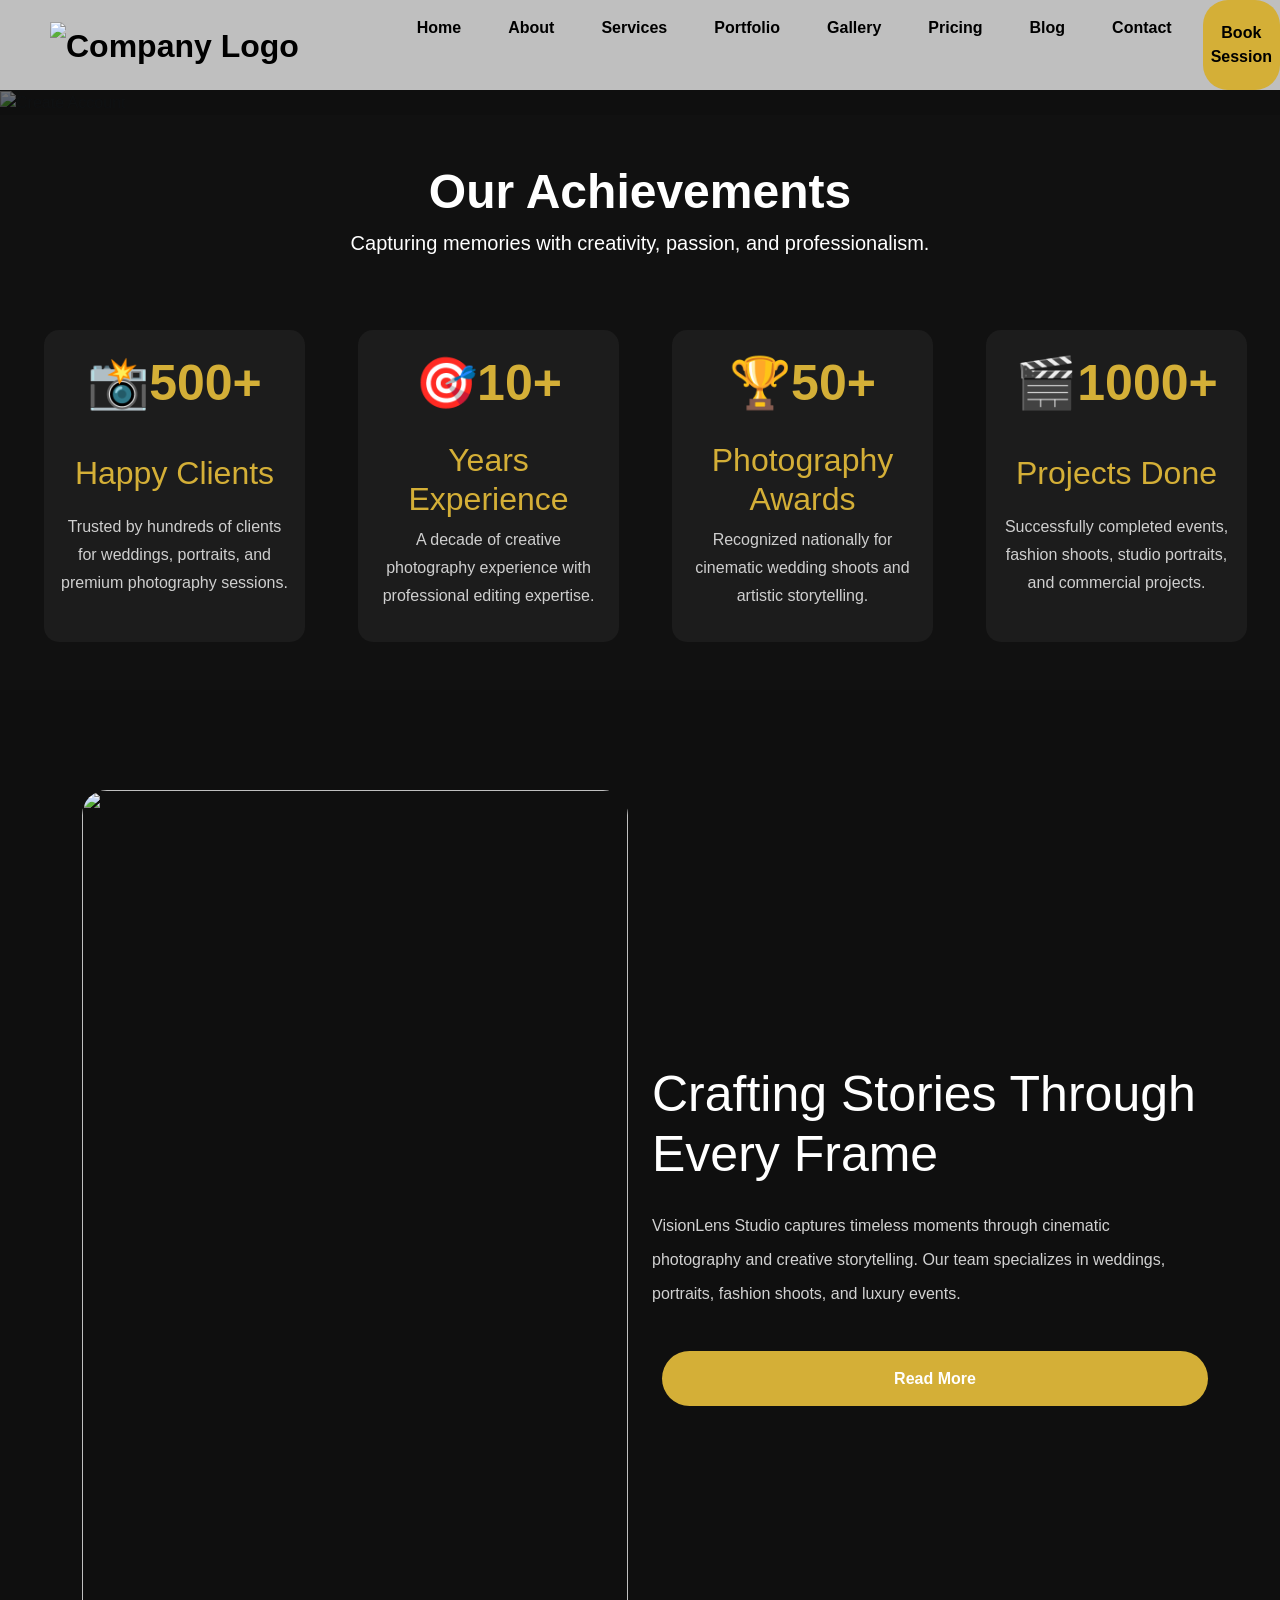
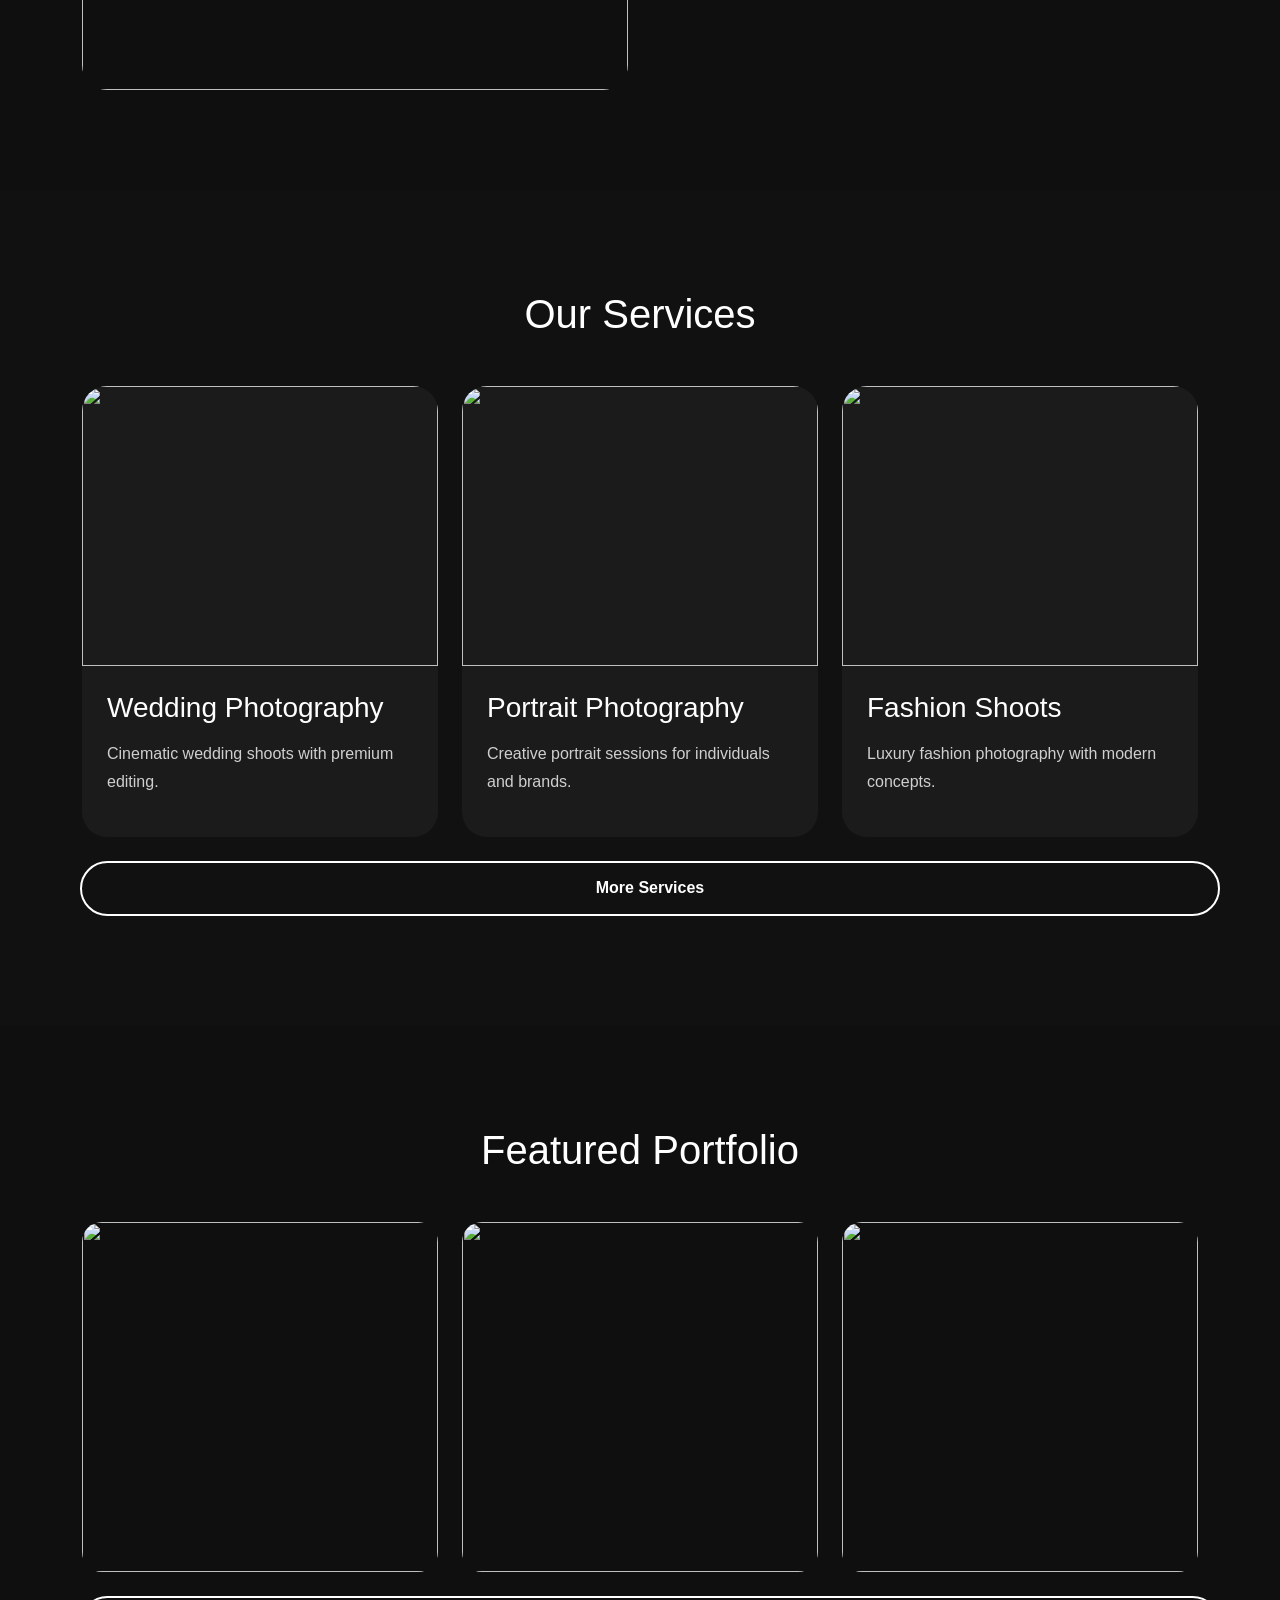
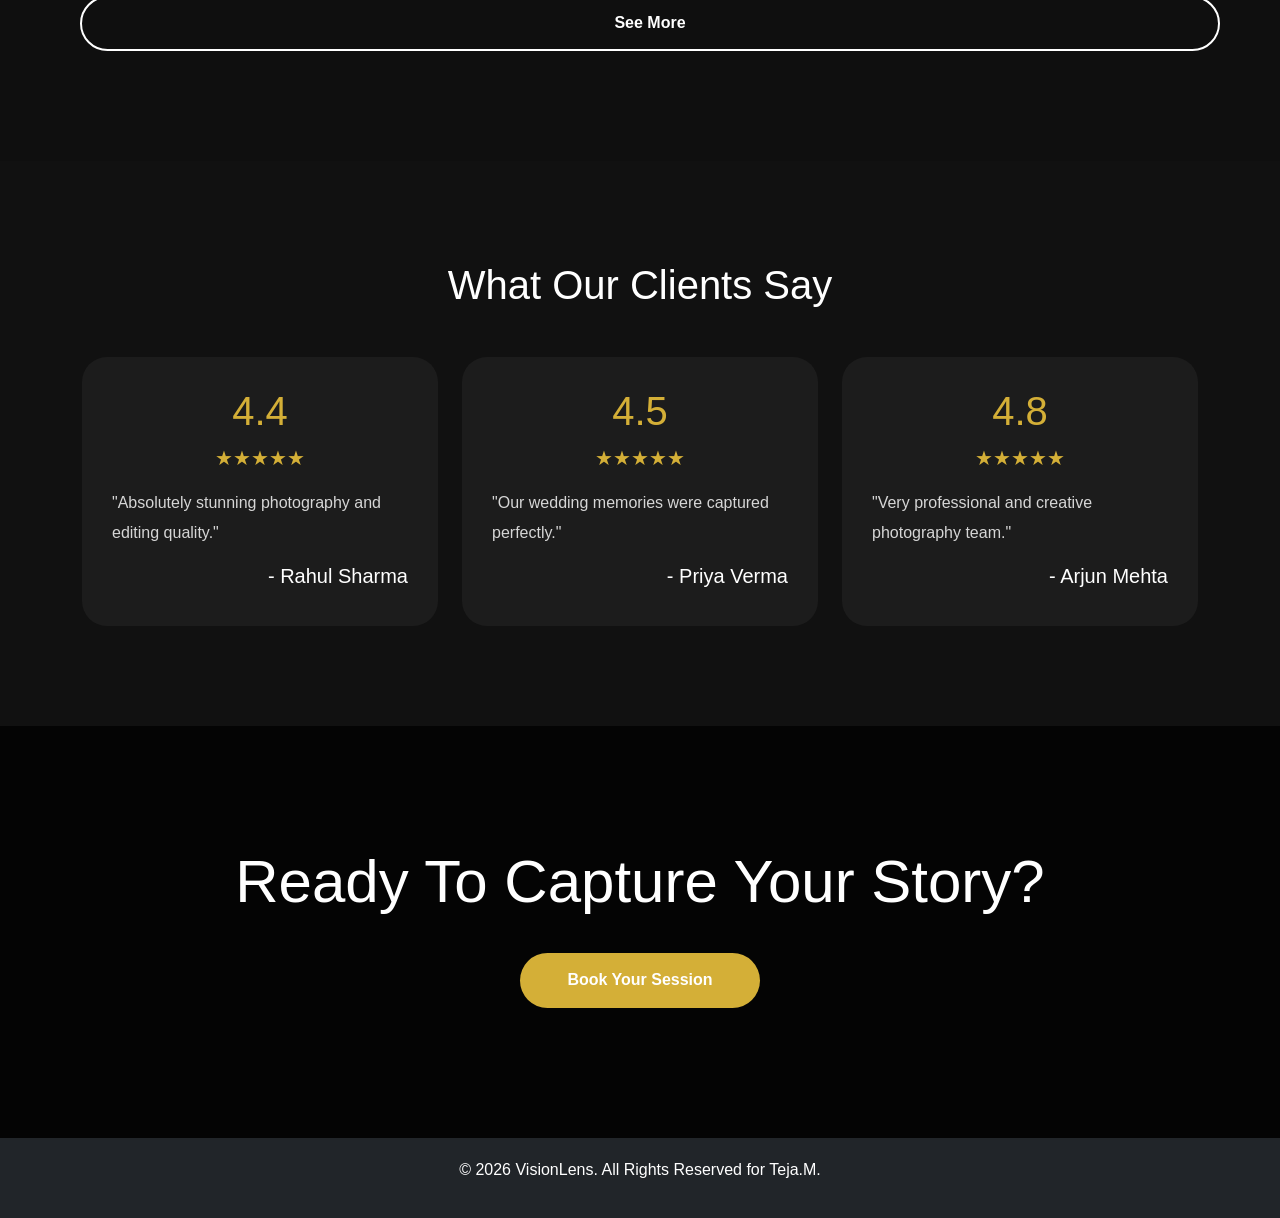
==== index.html @ acd885d0 "Add files via upload" ====
<!DOCTYPE html>
<html lang="en">
<head>
    <meta charset="UTF-8">
    <meta name="viewport" content="width=device-width, initial-scale=1.0">
    <title>VisionLens</title>
    <link href="https://cdn.jsdelivr.net/npm/bootstrap@5.3.8/dist/css/bootstrap.min.css" rel="stylesheet" integrity="sha384-sRIl4kxILFvY47J16cr9ZwB07vP4J8+LH7qKQnuqkuIAvNWLzeN8tE5YBujZqJLB" crossorigin="anonymous">
    <script src="https://cdn.jsdelivr.net/npm/bootstrap@5.3.8/dist/js/bootstrap.bundle.min.js" integrity="sha384-FKyoEForCGlyvwx9Hj09JcYn3nv7wiPVlz7YYwJrWVcXK/BmnVDxM+D2scQbITxI" crossorigin="anonymous"></script>
    <link rel="stylesheet" href="style.css" >
</head>

<body>
    <header class="container-fluid m-0 p-0 sticky-top bg-white">
        <nav class="navbar navbar-expand-lg m-0 p-0">
            <div class="container m-0 p-0">
                <a href="index.html" class="navbar-brand m-0 p-0 text-center">
                    <img src="assets/logo.png" id="logo" alt="Company Logo">
                </a>
                <button class="navbar-toggler" data-bs-target="#menu" data-bs-toggle="collapse">
                    <span class="navbar-toggler-icon">
                        
                    </span>
                </button>
            </div>
            <div class="collapse navbar-collapse" id="menu" >
                <ul class="navbar-nav">
                    <li class="nav-item m-2">
                        <a href="index.html" class="nav-link">Home</a>
                    </li>
                    <li class="nav-item m-2">
                        <a href="About.html" class="nav-link">About</a>
                    </li>
                    <li class="nav-item m-2">
                        <a href="Services.html" class="nav-link">Services</a>
                    </li>
                    <li class="nav-item m-2">
                        <a href="Portfolio.html" class="nav-link">Portfolio</a>
                    </li>
                    <li class="nav-item m-2">
                        <a href="Gallery.html" class="nav-link">Gallery</a>
                    </li>
                    <li class="nav-item m-2">
                        <a href="Pricing.html" class="nav-link">Pricing</a>
                    </li>
                    <li class="nav-item m-2">
                        <a href="Blog.html" class="nav-link">Blog</a>
                    </li>
                    <li class="nav-item m-2">
                        <a href="Contact.html" class="nav-link">Contact</a>
                    </li>
                    <li class="nav-item m-0 p-0">
                        <button onclick="location.href='BookSession.html'" class="book-btn p-0 px-2">
                            Book Session
                        </button>
                    </li>
                </ul>
            </div> 
            
        </nav>
    </header>
    <section class="container-fluid p-0" id="mainframe">
        <div id="studioCarousel" class="carousel slide carousel-fade" data-bs-ride="carousel">
            <div class="maincontent">
                <div class="container-fluid w-100">
                    <h1>
                        Capture Moments That Last Forever
                    </h1>
                    <p>Professional Wedding, Portrait & Fashion Photography.</p>
                </div>
                <div class="container text-center " id="mainbuttons">
                    <button onclick="location.href='Portfolio.html'">Explore Portfolio</button>
                    <button onclick="location.href='BookSession.html'">Book Now</button>
                </div>
            </div>

            <div class="carousel-inner shadow-lg" >

                <div class="carousel-item active">
                    <img src="assets/banner1.jpg"
                        class="w-100"
                        alt="Create Account">
                </div>
                <div class="carousel-item">
                    <img src="assets/banner2.webp"
                        class="w-100"
                        alt="Set Goals">
                </div>
                <div class="carousel-item">
                    <img src="assets/banner3.jpg"
                        class="w-100"
                        alt="Track Progress">
                </div>
                <div class="carousel-item">
                    <img src="assets/banner4.jpg"
                        class="w-100"
                        alt="Track Progress">
                </div>
                <div class="carousel-item">
                    <img src="assets/banner5.jpg"
                        class="w-100"
                        alt="Track Progress">
                </div>
            </div>
            <button class="carousel-control-prev"
                    data-bs-target="#studioCarousel"
                    data-bs-slide="prev">
                <span class="carousel-control-prev-icon w-100"></span>
            </button>
            <button class="carousel-control-next"
                    data-bs-target="#studioCarousel"
                    data-bs-slide="next">
                <span class="carousel-control-next-icon w-100"></span>
            </button>
        </div>
    </section>
    <section id="stats" class="container-fluid py-5">
        <div class="container-fluid">
            <div class="text-center text-white mb-5">
                <h1 class="display-5 fw-bold">
                    Our Achievements
                </h1>
                <p class="lead">
                    Capturing memories with creativity, passion, and professionalism.
                </p>
            </div>
            <div class="row g-4 stats-display">
                <div class="col-lg-3 col-md-6">
                    <div class="stat-card p-3 text-center">
                        <div class="stat-icon">
                            📸
                        </div>
                        <div class="stat-number">
                            <span class="counter">
                                500+
                            </span>
                        </div>
                        <h2>
                            Happy Clients
                        </h2>
                        <p>
                            Trusted by hundreds of clients for weddings,
                            portraits, and premium photography sessions.
                        </p>
                    </div>
                </div>
                <div class="col-lg-3 col-md-6">
                    <div class="stat-card p-3 text-center">
                        <div class="stat-icon">
                            🎯
                        </div>
                        <div class="stat-number">
                            <span class="counter">
                                10+
                            </span>
                        </div>
                        <h2>
                            Years Experience
                        </h2>
                        <p>
                            A decade of creative photography experience
                            with professional editing expertise.
                        </p>
                    </div>
                </div>
                <div class="col-lg-3 col-md-6">
                    <div class="stat-card p-3 text-center">
                        <div class="stat-icon">
                            🏆
                        </div>
                        <div class="stat-number">
                            <span class="counter">
                                50+
                            </span>
                        </div>
                        <h2>
                            Photography Awards
                        </h2>
                        <p>
                            Recognized nationally for cinematic wedding
                            shoots and artistic storytelling.
                        </p>
                    </div>
                </div>
                <div class="col-lg-3 col-md-6">
                    <div class="stat-card p-3 text-center">
                        <div class="stat-icon">
                            🎬
                        </div>
                        <div class="stat-number">
                            <span class="counter">
                                1000+
                            </span>
                        </div>
                        <h2>
                            Projects Done
                        </h2>
                        <p>
                            Successfully completed events, fashion shoots,
                            studio portraits, and commercial projects.
                        </p>
                    </div>
                </div>
            </div>
        </div>
    </section>
    <section id="about">
        <div class="container">
            <div class="row align-items-center">
                <div class="col-lg-6">
                    <div class="about-img">
                        <img src="assets/about.jpg">
                    </div>
                </div>
                <div class="col-lg-6">
                    <div class="about-content">
                        <h1>
                            Crafting Stories Through Every Frame
                        </h1>
                        <p>
                            VisionLens Studio captures timeless moments through
                            cinematic photography and creative storytelling.
                            Our team specializes in weddings, portraits,
                            fashion shoots, and luxury events.
                        </p>
                        <button onclick="location.href='About.html'" class="about-btn w-100">
                            Read More
                        </button>
                    </div>
                </div>
            </div>
        </div>
    </section>
    <section id="services">
        <div class="container">
            <div class="text-center text-white mb-5">
                <h1>
                    Our Services
                </h1>
            </div>
            <div class="row g-4">
                <div class="col-lg-4">
                    <div class="service-card">
                        <img src="assets/service1.jpg">
                        <div class="service-content">
                            <h3>Wedding Photography</h3>
                            <p>
                                Cinematic wedding shoots with premium editing.
                            </p>
                        </div>
                    </div>
                </div>
                <div class="col-lg-4">
                    <div class="service-card">
                        <img src="assets/service2.jpg">
                        <div class="service-content">
                            <h3>Portrait Photography</h3>
                            <p>
                                Creative portrait sessions for individuals and brands.
                            </p>
                        </div>
                    </div>
                </div>
                <div class="col-lg-4">
                    <div class="service-card">
                        <img src="assets/service3.jpg">
                        <div class="service-content">
                            <h3>Fashion Shoots</h3>
                            <p>
                                Luxury fashion photography with modern concepts.
                            </p>
                        </div>
                    </div>
                </div>
                <button onclick="location.href='Services.html'">More Services</button>
            </div>
        </div>
    </section>
    <section id="portfolio">
        <div class="container">
            <div class="text-center text-white mb-5">
                <h1>
                    Featured Portfolio
                </h1>
            </div>
            <div class="row g-4">
                <div class="col-lg-4">
                    <div class="portfolio-img">
                        <img src="assets/portfolio1.jpg">
                    </div>
                </div>
                <div class="col-lg-4">
                    <div class="portfolio-img">
                        <img src="assets/portfolio2.jpg">
                    </div>
                </div>
                <div class="col-lg-4">
                    <div class="portfolio-img">
                        <img src="assets/portfolio3.jpg">
                    </div>
                </div>
                <button  onclick="location.href='Portfolio.html'">
                    See More
                </button>
            </div>
        </div>
    </section>
    <section id="testimonials">
        <div class="container">
            <div class="text-center text-white mb-5">
                <h1>
                    What Our Clients Say
                </h1>
            </div>
            <div class="row g-4">
                <div class="col-lg-4">
                    <div class="review-card">
                        <div class="stars text-center">
                            <h1>4.4</h1>
                            ★★★★★
                        </div>
                        <p>
                            "Absolutely stunning photography and editing quality."
                        </p>
                        <h5 class="text-end">
                            - Rahul Sharma
                        </h5>
                    </div>
                </div>
                <div class="col-lg-4">
                    <div class="review-card">
                        <div class="stars text-center">
                            <h1>4.5</h1>
                            ★★★★★
                        </div>
                        <p>
                            "Our wedding memories were captured perfectly."
                        </p>
                        <h5 class="text-end">
                            - Priya Verma
                        </h5>
                    </div>
                </div>
                <div class="col-lg-4">
                    <div class="review-card">
                        <div class="stars text-center">
                            <h1>4.8</h1>
                            ★★★★★
                        </div>
                        <p>
                            "Very professional and creative photography team."
                        </p>
                        <h5 class="text-end">
                            - Arjun Mehta
                        </h5>
                    </div>
                </div>
            </div>
        </div>
    </section>
    <section id="cta">
        <div class="container">
            <div class="cta-content">
                <h1>
                    Ready To Capture Your Story?
                </h1>
                <button class='p-0' onclick="location.href='BookSession.html'">
                    Book Your Session
                </button>
            </div>
        </div>
    </section>
    <footer class="container-fluid w-100 text-center bg-dark text-white">
        <p>© 2026 VisionLens. All Rights Reserved for Teja.M.</p>
    </footer>

</body>
</html>
---- style.css ----
*{
    margin:0;
    padding:0;
    box-sizing:border-box;
}

html{
    scroll-behavior:smooth;
}

body{
    font-family:'Poppins',sans-serif;
    background:#0f0f0f;
    overflow-x:hidden;
}

.navbar{
    background:rgba(180, 180, 180, 0.842);
    backdrop-filter:blur(10px);
}

.navbar-brand,#logo{
    text-align:center;
    padding-left:25px !important;
    font-size:32px;
    font-weight:700;
}

.nav-link{
    color:rgb(0, 0, 0) !important;
    margin-right:15px;
    font-weight:bold;
    transition:0.4s;
}

.nav-link:hover{
    background-color: #1c1c1c;
    color:#d4af37 !important;
    box-shadow:1px 1px 1px 1px #d4af37;
    border-radius:15px;
}

.book-btn{
    background:#d4af37;
    width:100%;
    border-radius:25px ! important;
    color:black;
    font-weight:100;
    height:10vh;
}

.book-btn:hover{
    background-color: #ffffff;
    color:#d4af37 !important;
    box-shadow:2px 2px 2px 2px #d4af37;
    border-radius:15px;
}

header nav div a img{
    width: 100%;
    height: 100px;
    
}
header nav{
    display: flex;
    flex-wrap: wrap;
}

#menu{
    width:100%;
}
header nav div ul li{
    margin:auto;
    padding:auto;
}

@media(max-width:768px){
    section div{
        padding-top:50px;
    }

    #mainbuttons{
        margin-top:50px;
    }
}

#mainframe{
    position:relative;
    width:100%;
    overflow:hidden;
}

.carousel-item img{
    width:100%;
    height:100vh;
    object-fit:cover;
    filter:brightness(45%);
    animation:zoomEffect 10s linear infinite;
}

@keyframes zoomEffect{
    0%{
        transform:scale(1);
    }
    100%{
        transform:scale(1.1);
    }
}

.maincontent{
    position:absolute;
    top:50%;
    left:50%;
    transform:translate(-50%,-50%);
    z-index:999;
    width:90%;
    text-align:center;
    color:white;
}

.maincontent h1{
    font-size:70px;
    font-weight:700;
    margin-bottom:20px;
}

.maincontent p{
    font-size:24px;
    margin-bottom:40px;
}

#mainbuttons{
    margin-top:30px;
}

section div button{
    border:2px solid white;
    color:white;
    background:transparent;
    font-weight:bold;
    border-radius:50px;
    margin:10px;
    width:240px;
    height:55px;
    transition:0.4s;
}

section div button:hover{
    background:white;
    color:black;
    transform:translateY(-5px);
}

.carousel-control-prev,
.carousel-control-next{
    top:50%;
    width:10%;
}

footer{
    position:relative;
    z-index:10;
    padding:20px;
}

@media(max-width:768px){
    carousel-item img{
        height:85vh;
    } 
    .maincontent h1{
        font-size:38px;
    }
    .maincontent p{
        font-size:18px;
    }
    section div button{
        width:220px;
    }
    #studioCarousel{
        padding-top:0px;
    }
    .carousel-inner{
        padding-top:0px;
    }
} 

#stats{
    padding:100px 0;
    background:#111;
}

.stat-card:hover{
    transform:translateY(-15px);
    box-shadow: 10px 10px 0 0 rgb(54, 54, 54);
    transition-duration: 0.5s;
}

.stats-display{
    padding:0px;
    margin:0px;
    width:100%;
    display:flex;
    flex-wrap:wrap;
    justify-content: space-between;
    text-align:center;
}

.stat-card{
    margin:0px;
    padding:0px;
    margin-left:20px;
    width:90%;
    background:#1c1c1c;
    border-radius:15px;
    transition:0.3s;
    display:flex;
    flex-wrap: wrap;
    height:100%;
    color:#d4af37;
    text-align:center;
    justify-content:center;
}
.stat-card:hover{
    transform:translateY(-12px);
    box-shadow:0px 10px 30px rgba(212,175,55,0.3);
}

.stat-icon,.stat-number{
    font-size:50px;
    font-weight:1000;
    margin-bottom:20px;
    text-align:center;
}

.stat-card h4{
    color:white;
    margin:20px 0;
}

.stat-card p{
    color:#cfcfcf;
    line-height:28px;
}

#about{
    padding:100px 0;
    background:#0f0f0f;
    color:white;
}

.about-img img{
    width:100%;
    border-radius:25px;
    height:80vh;
}

.about-content h1{
    font-size:50px;
    margin-bottom:25px;
}

.about-content p{
    color:#cfcfcf;
    line-height:32px;
}

.about-btn{
    background:#d4af37;
    border:none;
    padding:15px 35px;
    border-radius:50px;
    margin-top:20px;
    font-weight:600;
}

#services{
    padding:100px 0;
    background:#111;
}

.service-card{
    background:#1c1c1c;
    border-radius:25px;
    overflow:hidden;
    transition:0.4s;
    height:100%;
}

.service-card:hover{
    transform:translateY(-10px);
}

.service-card img{
    width:100%;
    height:250px;
    object-fit:cover;
}

.service-content{
    padding:25px;
}

.service-content h3{
    color:white;
    margin-bottom:15px;
}

.service-content p{
    color:#cfcfcf;
    line-height:28px;
}
#portfolio{
    padding:100px 0;
    background:#0f0f0f;
}

.portfolio-img{
    overflow:hidden;
    border-radius:20px;
}

.portfolio-img img{
    width:100%;
    height:350px;
    object-fit:cover;
    transition:0.5s;
}

.portfolio-img:hover img{
    transform:scale(1.1);
}

#testimonials{
    padding:100px 0;
    background:#111;
}

.review-card{
    background:#1c1c1c;
    padding:30px;
    border-radius:25px;
    color:white;
    height:100%;
}

.review-card p{
    color:#d6d6d6;
    line-height:30px;
}

.stars{
    color:#d4af37;
    font-size:20px;
    margin-bottom:15px;
}

#cta{
    padding:120px 0;
    background:url('assets/bg1.jpg') center/cover;
    position:relative;
}

#cta::before{
    content:"";
    position:absolute;
    inset:0;
    background:rgba(0,0,0,0.7);
}

.cta-content{
    position:relative;
    z-index:10;
    text-align:center;
    color:white;
}

.cta-content h1{
    font-size:60px;
    margin-bottom:25px;
}

.cta-content button{
    background:#d4af37;
    border:none;
    padding:15px 40px;
    border-radius:50px;
    font-weight:600;
}
.about-hero{
    height:30vh;
    background:
    linear-gradient(rgba(0,0,0,0.6),
    rgba(0,0,0,0.6)),
    url('assets/about.jpg');
    background-size:cover;
    background-position:center;
    display:flex;
    justify-content:center;
    align-items:center;
    text-align:center;
    color:white;
}

.about-hero h1{
    font-size:80px;
    font-weight:700;
}

.about-hero p{
    font-size:22px;
    margin-top:15px;
}

.about-img img{
    width:100%;
    border-radius:25px;
    height:100vh;
}

.about-content h2{
    font-size:50px;
    margin-bottom:25px;
}

.about-content p{
    color:#d1d1d1;
    line-height:34px;
    margin-bottom:20px;
}

#mission{
    padding:80px 0;
}

.mission-card{
    background:#1c1c1c;
    border-radius:25px;
    padding:40px;
    height:100%;
    text-align:center;
    transition:0.4s;
    color:white;
}

.mission-card:hover{
    transform:translateY(-10px);
    box-shadow:0px 10px 30px rgba(212,175,55,0.3);
}

.mission-card h2{
    color:#d4af37;
    margin-bottom:20px;
}

.mission-card p{
    line-height:32px;
    color:#d1d1d1;
}

#ateam{
    padding:100px 0;
    color:white;
}

.ateam-card{
    background:#1c1c1c;
    border-radius:25px;
    overflow:hidden;
    text-align:center;
    transition:0.4s;
    height:100%;
}

.ateam-card:hover{
    transform:translateY(-10px);
}

.ateam-card img{
    width:100%;
    height:350px;
    object-fit:cover;
}

.ateam-content{
    padding:25px;
}

.ateam-content h3{
    margin-bottom:10px;
}

.ateam-content p{
    color:#d4af37;
}

#equipment{
    padding:100px 0;
    background:#111;
    color:white;
}

.equipment-card{
    background:#1c1c1c;
    padding:35px;
    border-radius:25px;
    text-align:center;
    height:100%;
    transition:0.4s;
}

.equipment-card:hover{
    transform:translateY(-10px);
    box-shadow:0px 10px 30px rgba(212,175,55,0.2);
}

.equipment-img{
    border-radius: 15px;
    width: 100%;
    height:50vh;
    object-fit:cover;
    margin-bottom:10px;
}

.equipment-card h3{
    color:#d4af37;
    margin-bottom:20px;
}

.equipment-card p{
    color:#d1d1d1;
    line-height:30px;
}

#awards{
    padding:100px 0;
    color:white;
}

.award-card{
    background:#1c1c1c;
    border-left:5px solid #d4af37;
    padding:30px;
    border-radius:15px;
    margin-bottom:25px;
    transition:0.4s;
}

.award-card:hover{
    transform:translateX(10px);
}

.award-card h3{
    color:#d4af37;
    margin-bottom:10px;
}

.award-card p{
    color:#d1d1d1;
}

@media(max-width:768px){
    .about-hero h1{
        font-size:45px;
    }

    .about-content{
        margin-top:40px;
    }
}

.services-hero{
    height:30vh;
    background:linear-gradient(rgba(0,0,0,0.6),rgba(0,0,0,0.6)),url('assets/about.jpg');
    background-size:cover;
    background-position:center;
    display:flex;
    justify-content:center;
    align-items:center;
    text-align:center;
    color:white;
}

.services-hero h1{
    font-size:75px;
    font-weight:700;
}

.services-hero p{
    font-size:22px;
    margin-top:15px;
}

#services{
    padding:100px 0;
}

.service-card{
    background:#1b1b1b;
    border-radius:25px;
    overflow:hidden;
    transition:0.4s;
}

.service-card:hover{
    transform:translateY(-12px);
    box-shadow:0px 10px 30px rgba(212,175,55,0.3);
}

.service-card img{
    width:100%;
    height:280px;
    object-fit:cover;
}

.service-content{
    color:white;
}

.service-content h2{
    font-weight:600;
}

.price{
    color:#d4af37;
    font-size:35px;
    font-weight:700;
    margin-bottom:20px;
}

.features{
    list-style:none;
    padding:0;
}

.features li{
    margin-bottom:12px;
    color:#d1d1d1;
    font-size:16px;
}

.service-btn{
    margin-top:20px;
    background:#d4af37;
    border:none;
    width:100%;
    padding:14px;
    border-radius:50px;
    font-weight:600;
    transition:0.4s;
    margin:0;
}

.service-btn:hover{
    background:white;
    transform:translateY(-4px);
}

@media(max-width:768px){
    .services-hero h1{
        font-size:42px;
    }

    .services-hero p{
        font-size:18px;
    }
}

.portfolio-hero{
    height:30vh;
    background:
    linear-gradient(rgba(0,0,0,0.6),rgba(0,0,0,0.6)), url('Assets/about.jpg');
    background-size:cover;
    background-position:center;
    display:flex;
    justify-content:center;
    align-items:center;
    text-align:center;
    color:white;
}
.portfolio-hero h1{
    font-size:75px;
    font-weight:700;
}

.portfolio-hero p{
    margin-top:15px;
    font-size:22px;
}

#filters{
    padding:60px 0 20px;
}

.filter-buttons{
    display:flex;
    justify-content:center;
    flex-wrap:wrap;
    gap:15px;
}

.filter-btn{
    border:none;
    background:#1c1c1c;
    color:white;
    padding:12px 28px;
    border-radius:50px;
    transition:0.4s;
    font-weight:500;
}

.filter-btn:hover,
.filter-btn.active{
    background:#d4af37;
    color:black;
}

#portfolio-gallery{
    padding:50px 0 100px;
}

.masonry{
    column-count:3;
    column-gap:20px;
}
.counter{
    font-weight:bold;
}
.gallery-item{
    position:relative;
    overflow:hidden;
    border-radius:20px;
    margin-bottom:20px;
    break-inside:avoid;
    cursor:pointer;
}

.gallery-item img{
    width:100%;
    transition:0.5s;
    border-radius:20px;
}

.gallery-item:hover img{
    transform:scale(1.1);
}

.overlay{
    position:absolute;
    inset:0;
    background:rgba(0,0,0,0.6);
    display:flex;
    flex-direction:column;
    justify-content:center;
    align-items:center;
    opacity:0;
    transition:0.4s;
    color:white;
    text-align:center;
}

.gallery-item:hover .overlay{
    opacity:1;
}

.overlay h3{
    font-size:30px;
    margin-bottom:10px;
}

.overlay p{
    color:#d4af37;
}

@media(max-width:768px){
    .portfolio-hero h1{
        font-size:45px;
    }
    .masonry{
        column-count:1;
    }
    .overlay h3{
        font-size:24px;
    }
}

.gallery-hero{
    height:30vh;
    background:
    linear-gradient(rgba(0,0,0,0.5),rgba(0,0,0,0.5)),url("assets/about.jpg");
    background-size:cover;
    background-position:center;
    display:flex;
    justify-content:center;
    align-items:center;
}

.gallery-hero h1{
    font-size:70px;
}
#pricing_hero{
    font-size:70px;
}
.gallery-tabs{
    text-align:center;
    padding:40px 0;
}

.gallery-tabs button{
    background:#1c1c1c;
    border:none;
    color:white;
    padding:12px 25px;
    margin:10px;
    border-radius:50px;
}

.gallery-tabs button:hover{
    background:#d4af37;
    color:black;
}

.gallery-grid img{
    width:100%;
    border-radius:20px;
    transition:0.5s;
    height:75vh;
}

.gallery-grid img:hover{
    transform:scale(1.05);
    transition-duration:0.5s;
}

.load-btn{
    background:#d4af37;
    border:none;
    padding:15px 40px;
    border-radius:50px;
    margin-top:50px;
    font-weight:bold;
}


#pricing{
    padding:50px 0;
}

.price-card{
    background:#1c1c1c;
    border-radius:25px;
    padding:50px;
    text-align:center;
    transition:0.5s;
    color:#ffffff;
    width:90%
}

.price-card:hover{
    transform:translateY(-15px);
    transition-duration: 0.5s;
    box-shadow: 2px 2px 2px 2px #d4af37;
    background-color:black;
}

.featured{
    transform:scale(1.1);
    border:2px solid #d4af37;
}

.price{
    color:#d4af37;
    font-size:55px;
    font-weight:bold;
}

.price-card ul{
    list-style:none;
    padding:0;
}

.price-card li{
    margin:15px 0;
}

.price-btn{
    background:#d4af37;
    border:none;
    padding:15px 35px;
    border-radius:50px;
    font-weight:bold;
}

#team{
    padding:50px 0;
    color:white;
}

.team-card{
    background:#1c1c1c;
    border-radius:25px;
    overflow:hidden;
    text-align:center;
    transition:0.5s;
}

.team-card:hover{
    transform:translateY(-10px);
}

.team-card img{
    width:100%;
    height:350px;
    object-fit:cover;
}

.team-content{
    padding:25px;
}

.team-content p{
    color:#d4af37;
}

#blog{
    padding-bottom:50px;
}
#blog_hero{
    font-size:70px;
}
#team_hero{
    font-size:70px;
}

.blog-card{
    background:#cfcfcf;
    border-radius:20px;
    overflow:hidden;
    transition:0.5s;
    color:#0f0f0f;
}

.blog-card:hover{
    transform:translateY(-10px);
}

.blog-card img{
    width:100%;
    height:250px;
    object-fit:cover;
}

.blog-content{
    padding:25px;
    display:flex;
    flex-wrap:wrap;
    flex-direction:row;
    padding-bottom: 0;
}

.blog-subcontent{
    width:100%;
    height:50vh;
}

.blog-btn{
    background:#d4af37;
    border:none;
    border-radius:50px;
}

#faq{
    padding:100px 0;
}
details{
    background:#141414;
    color:white;
    margin-bottom:25px;
    border-radius:18px;
    transition:0.4s;
    border:1px solid rgba(255,255,255,0.08);
    box-shadow:0px 5px 20px rgba(0,0,0,0.25);
    cursor:pointer;
    padding:10px;
}

details:hover{
    transform:translateY(-5px);
    border-color:#d4af37;
    box-shadow:0px 10px 25px rgba(255, 238, 0, 0.15);
}

summary{
    list-style:none;
    font-size:24px;
    font-weight:600;
    padding:10px;
    position:relative;
    transition:0.3s;
}

summary::after{
    content:"+";
    position:absolute;
    right:20px;
    top:50%;
    transform:translateY(-50%);
    font-size:28px;
    color:#d4af37;
    transition:0.4s;
}

details[open] summary::after{
    content:"+";
    transform:translateY(-50%) rotate(225deg);
}
details p{
    margin-top:20px;
    font-size:16px;
    line-height:30px;
    color:#cfcfcf;
    padding:0px 15px 10px;
}

.booking-hero{
    height:30vh;
    background:linear-gradient(rgba(0,0,0,0.6),rgba(0,0,0,0.6)),url("assets/about.jpg");
    background-size:cover;
    color:white;
    background-position:center;
    display:flex;
    justify-content:center;
    align-items:center;
    text-align:center;
}

.booking-hero h1{
    font-size:75px;
    font-weight:700;
}

.booking-hero p{
    margin-top:15px;
    font-size:20px;
    color:#d1d1d1;
}

#booking{
    padding:100px 0;
}

.booking-form{
    background:#1b1b1b;
    padding:50px;
    border-radius:25px;
    box-shadow:0px 10px 40px rgba(0,0,0,0.4);
}

.booking-form h2{
    color:white;
    margin-bottom:35px;
    font-weight:700;
}

.form-control,
.form-select{
    background:#111;
    border:none;
    color:#cdcdcda8;
    padding:15px;
    margin-bottom:20px;
    border-radius:12px;
}

.form-control::placeholder{
    color:#cdcdcda8;
}


.form-control:focus,
.form-select:focus{
    background:#111;
    border:none;
    color:white !important;
    padding:15px;
    margin-bottom:20px;
    border-radius:12px;
}

textarea{
    resize:none;
    height:50vh;
}

.book-btn{
    width:100%;
    padding:16px;
    border:none;
    border-radius:50px;
    background:#d4af37;
    font-weight:600;
    transition:0.4s;
}

.book-btn:hover{
    background:white;
    transform:translateY(-5px);
}

.booking-info{
    background:#1b1b1b;
    padding:50px;
    border-radius:25px;
    height:100%;
    color:#ffffff;
}

.booking-info h2{
    margin-bottom:35px;
    font-weight:700;
}

.info-item{
    display:flex;
    align-items:center;
    margin-bottom:30px;
}

.info-item svg{
    width:50px;
    height:50px;
    display:flex;
    justify-content:center;
    align-items:center;
    font-size:22px;
    margin-right:20px;
    color:#d4af37
}

.info-item h5{
    margin-bottom:5px;
}

.info-item p{
    color:#cfcfcf;
    margin:0;
}

iframe{
    width:100%;
    height:250px;
    border:none;
    border-radius:20px;
    margin-top:30px;
}

@media(max-width:768px){
    .booking-hero h1{
        font-size:45px;
    }

    .booking-form,
    .booking-info{
        padding:30px;
    }
}
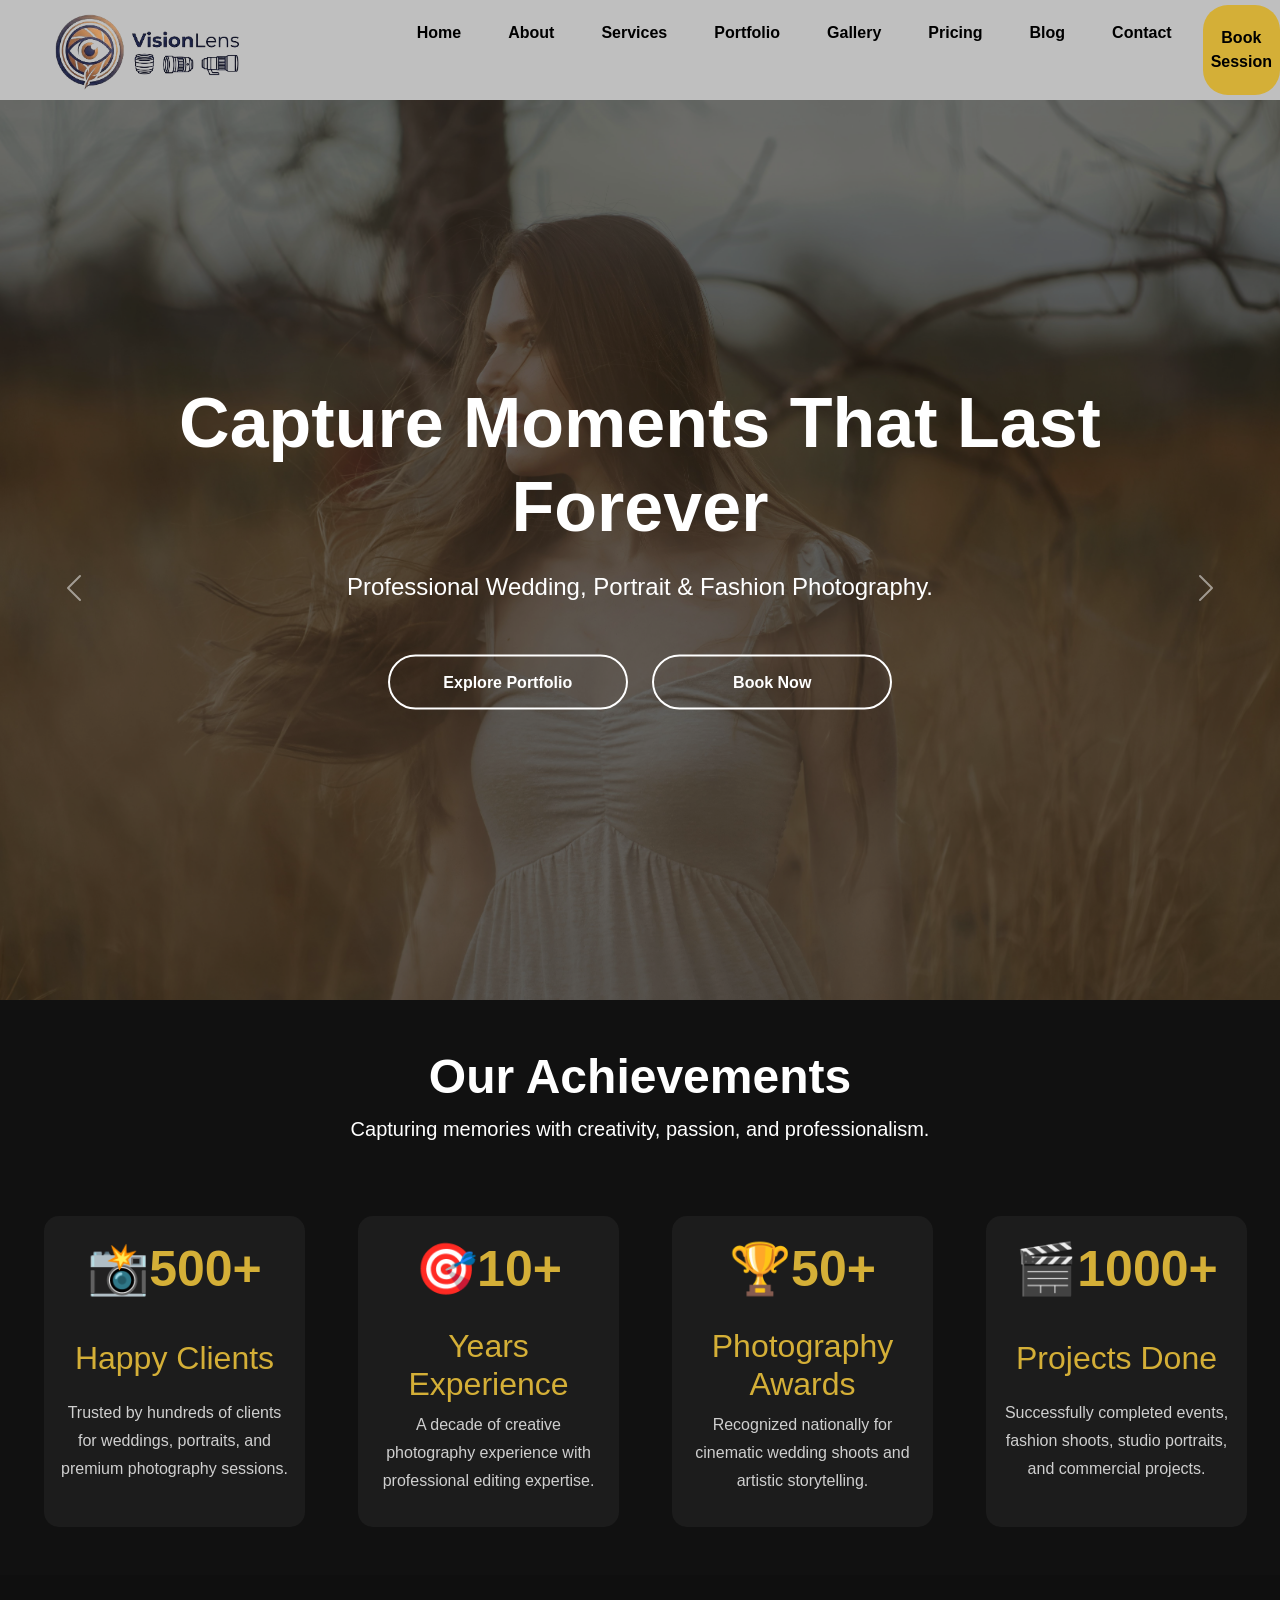
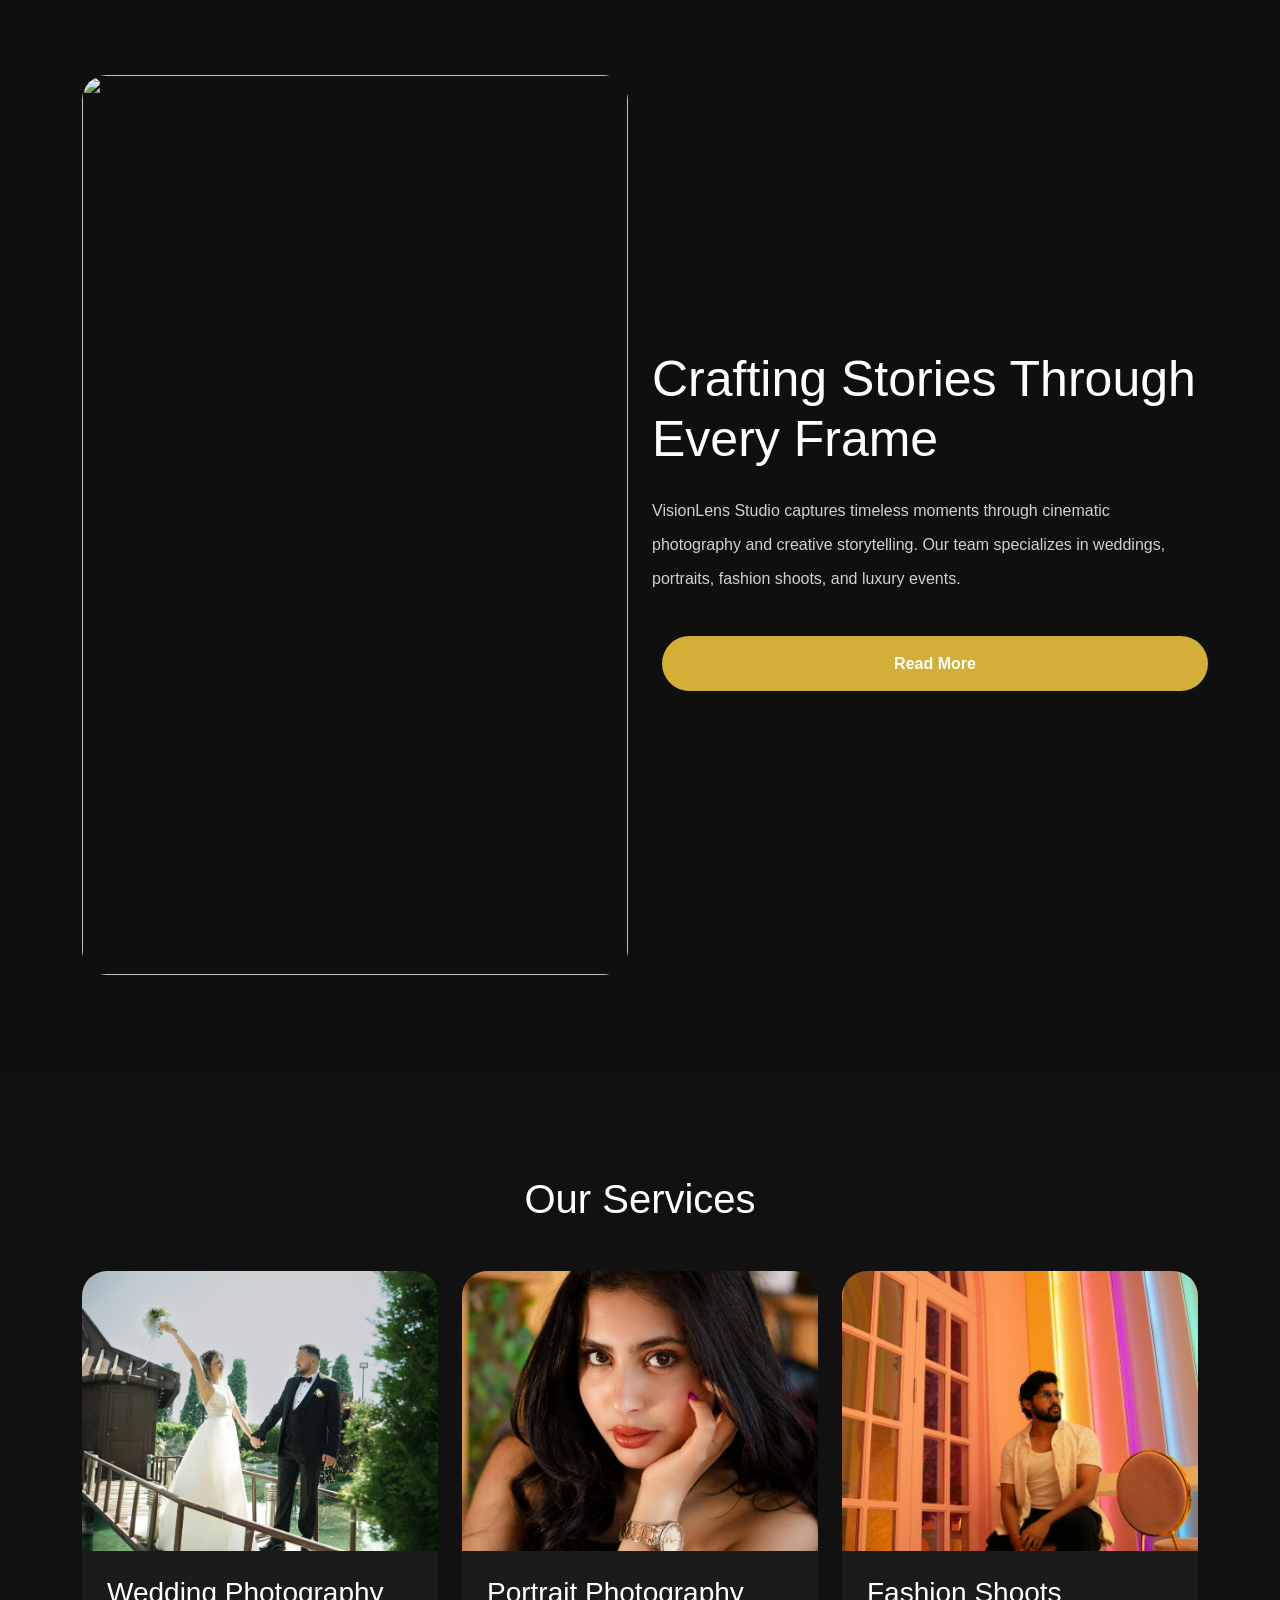
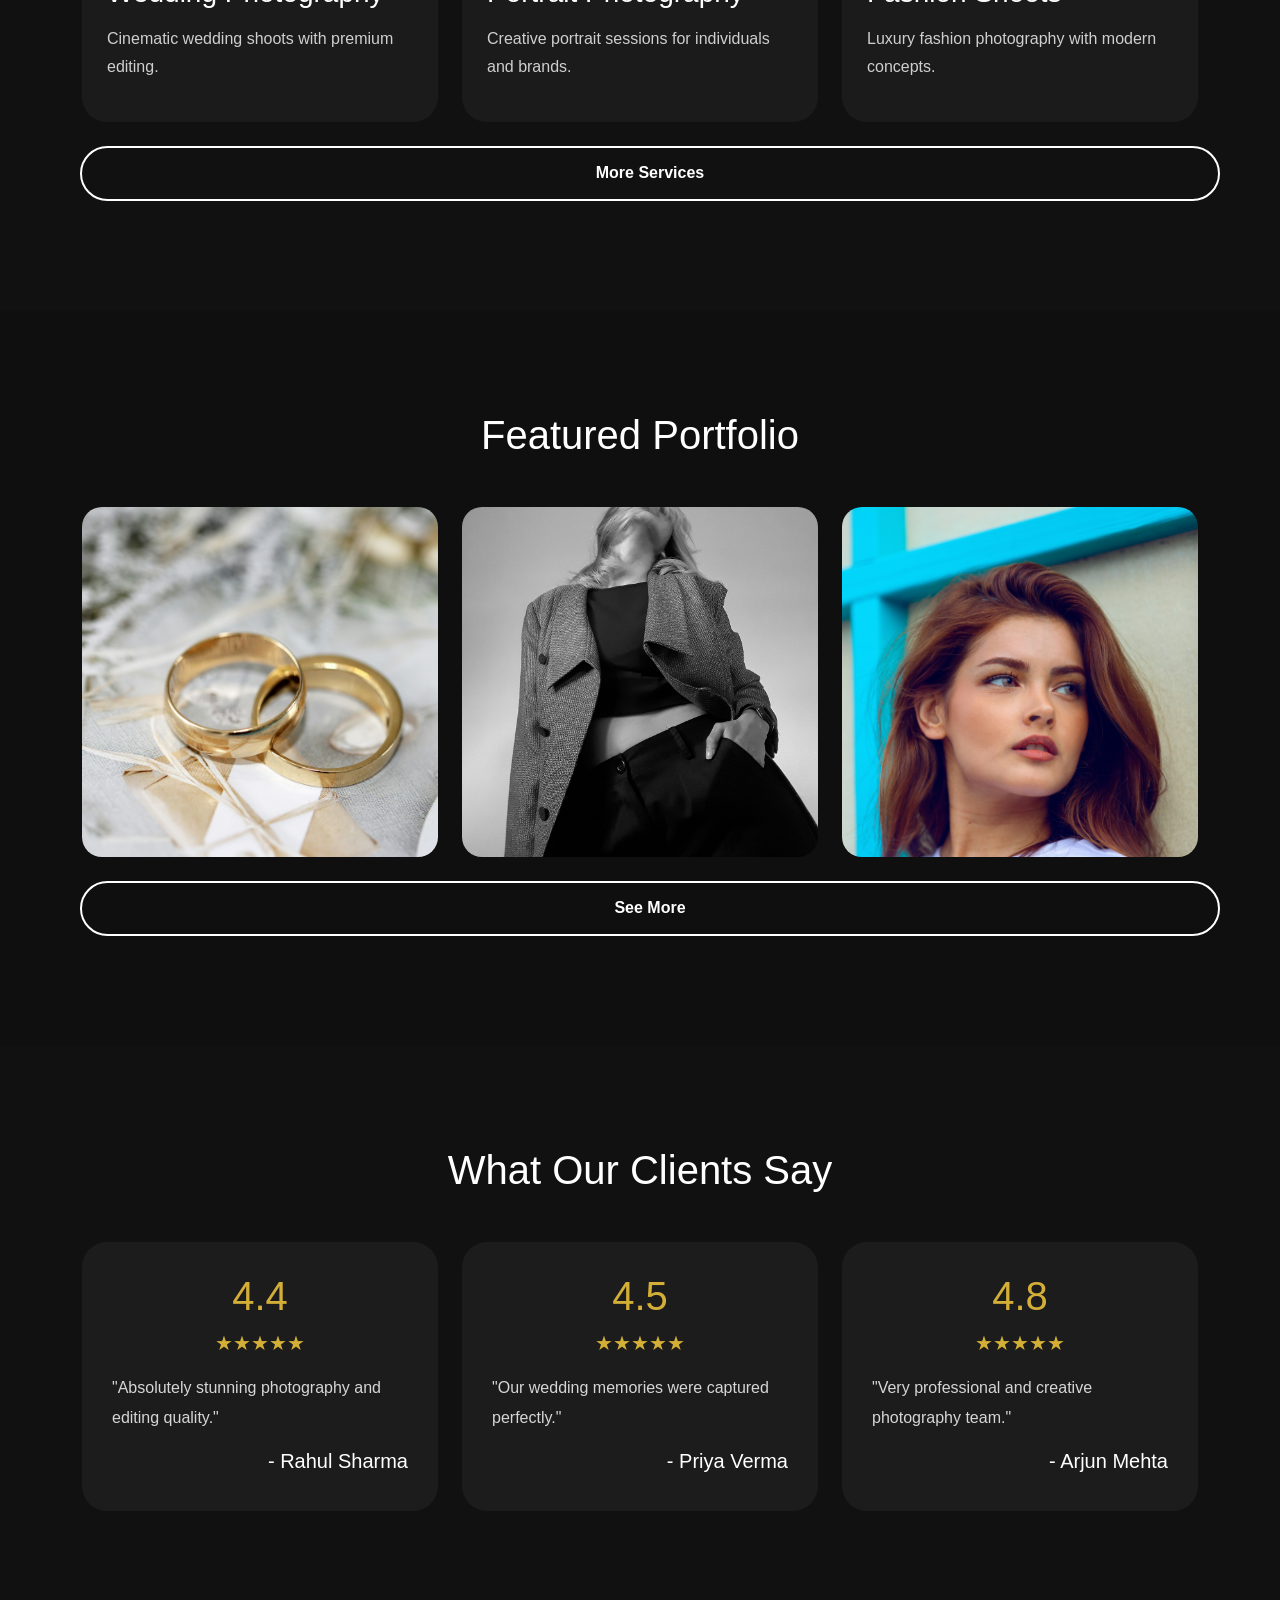
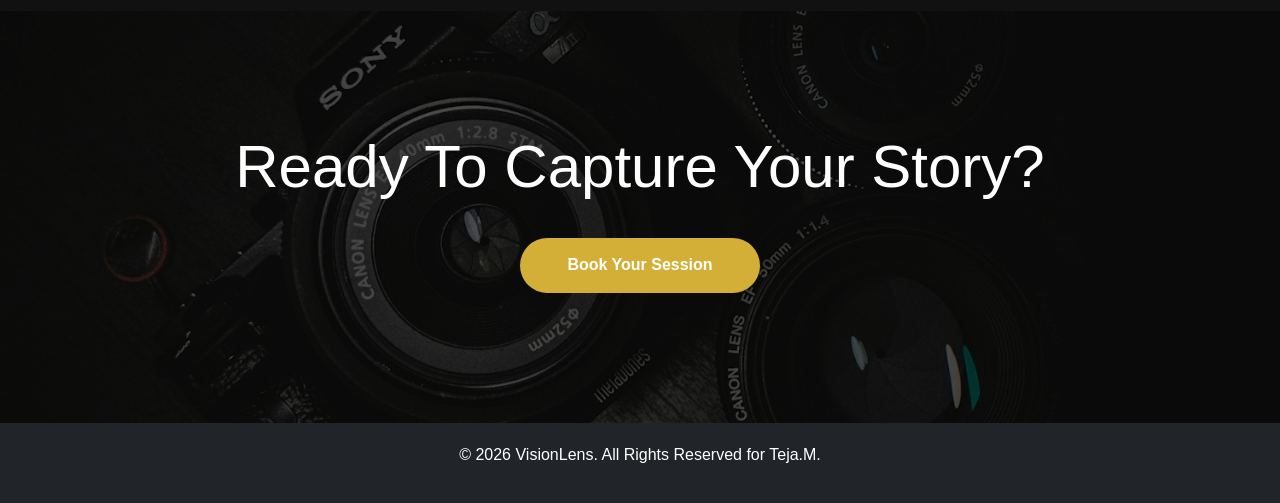
==== commit 2b932494: "Fix HTML encoding issues in index.html" ====
--- a/index.html
+++ b/index.html
@@ -285,17 +285,17 @@
             <div class="row g-4">
                 <div class="col-lg-4">
                     <div class="portfolio-img">
-                        <img src="assets/portfolio1.jpg">
+                        <img src="assets/Portfolio1.jpg">
                     </div>
                 </div>
                 <div class="col-lg-4">
                     <div class="portfolio-img">
-                        <img src="assets/portfolio2.jpg">
+                        <img src="assets/Portfolio2.jpg">
                     </div>
                 </div>
                 <div class="col-lg-4">
                     <div class="portfolio-img">
-                        <img src="assets/portfolio3.jpg">
+                        <img src="assets/Portfolio3.jpg">
                     </div>
                 </div>
                 <button  onclick="location.href='Portfolio.html'">
@@ -374,4 +374,4 @@
     </footer>
 
 </body>
-</html>+</html>
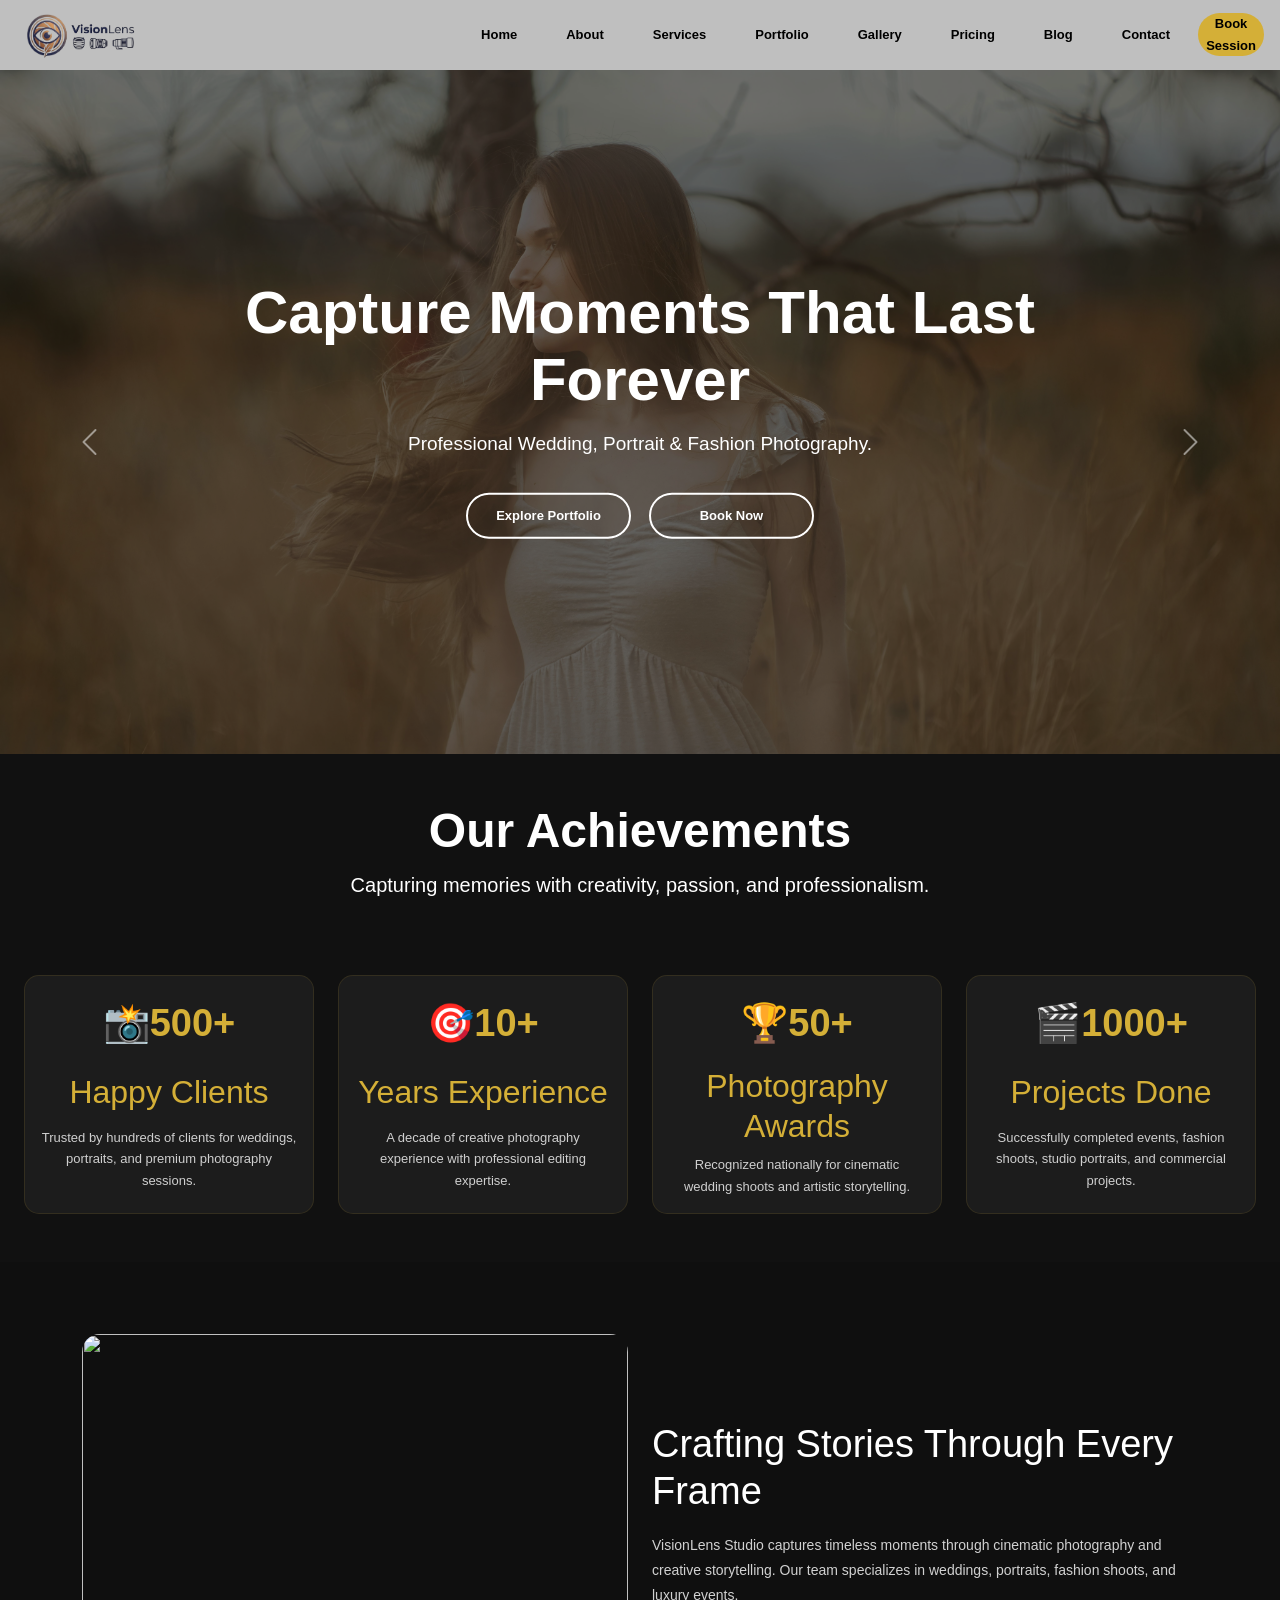
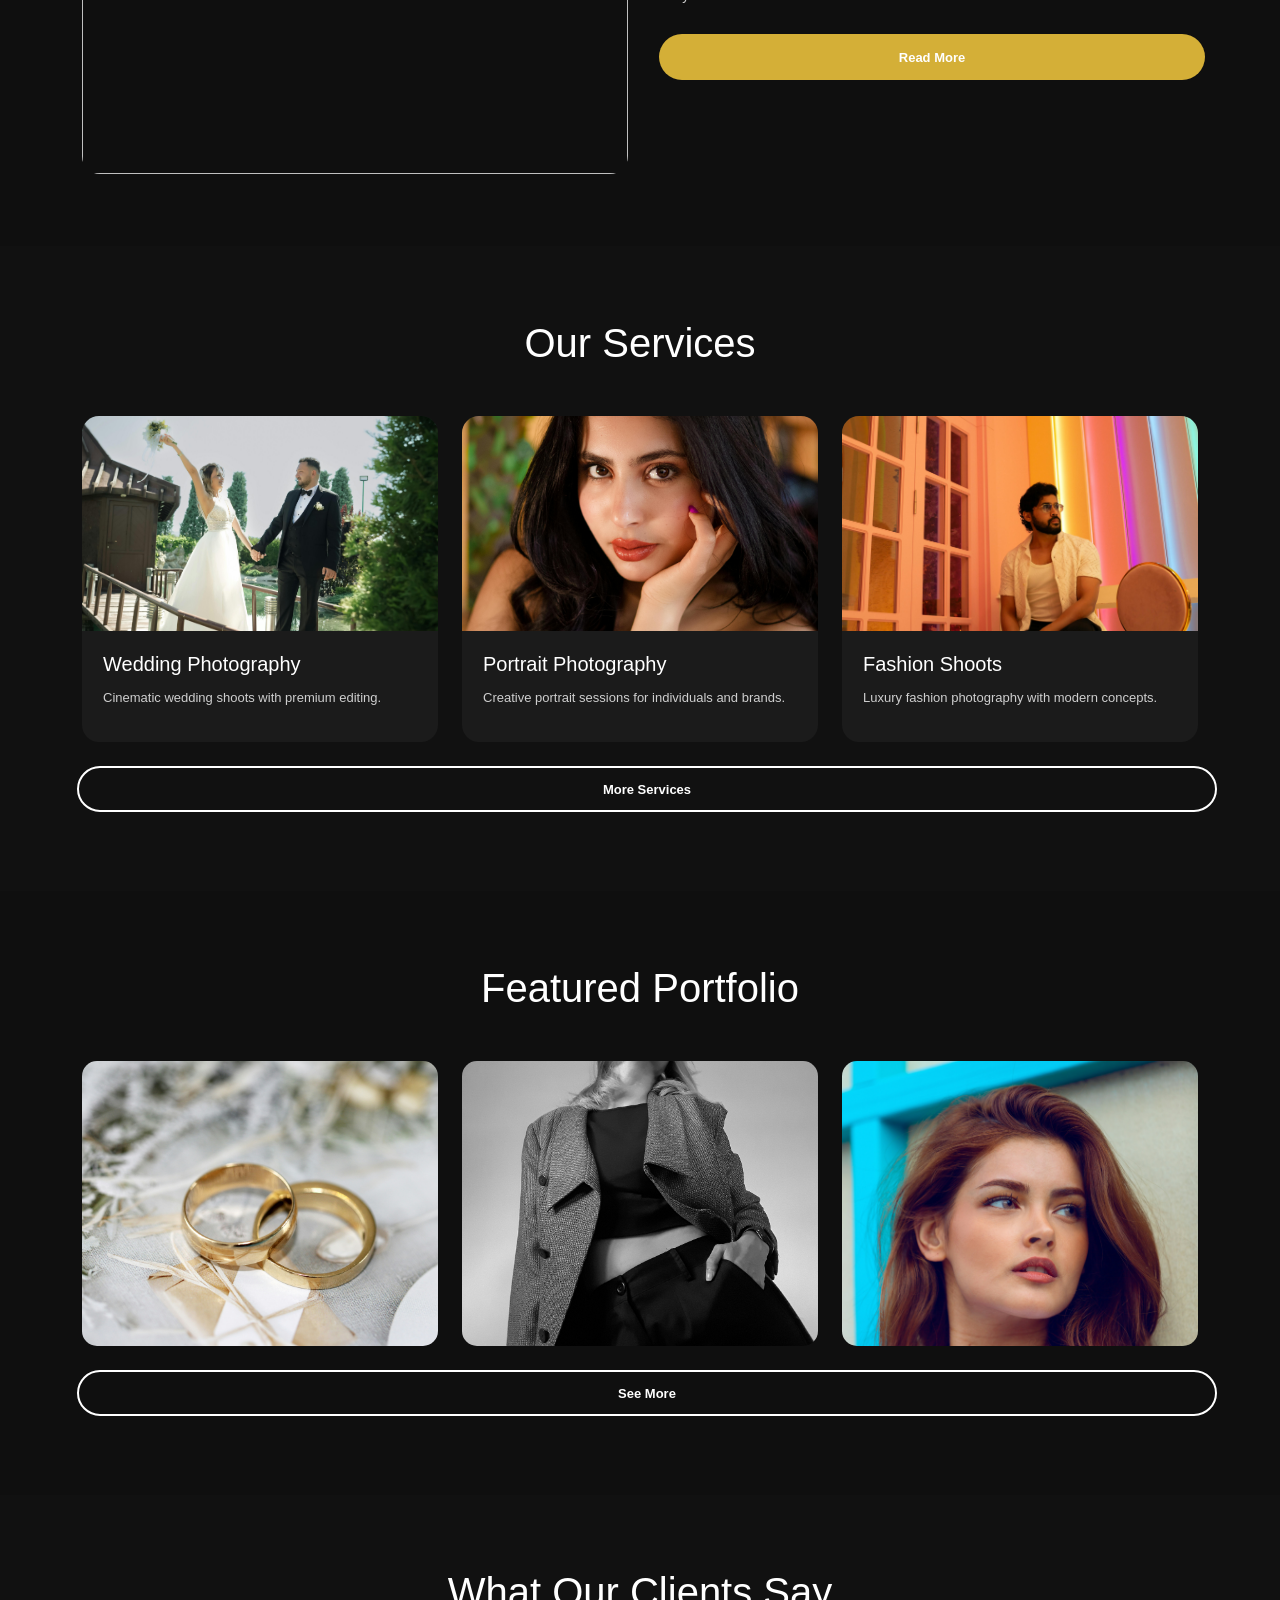
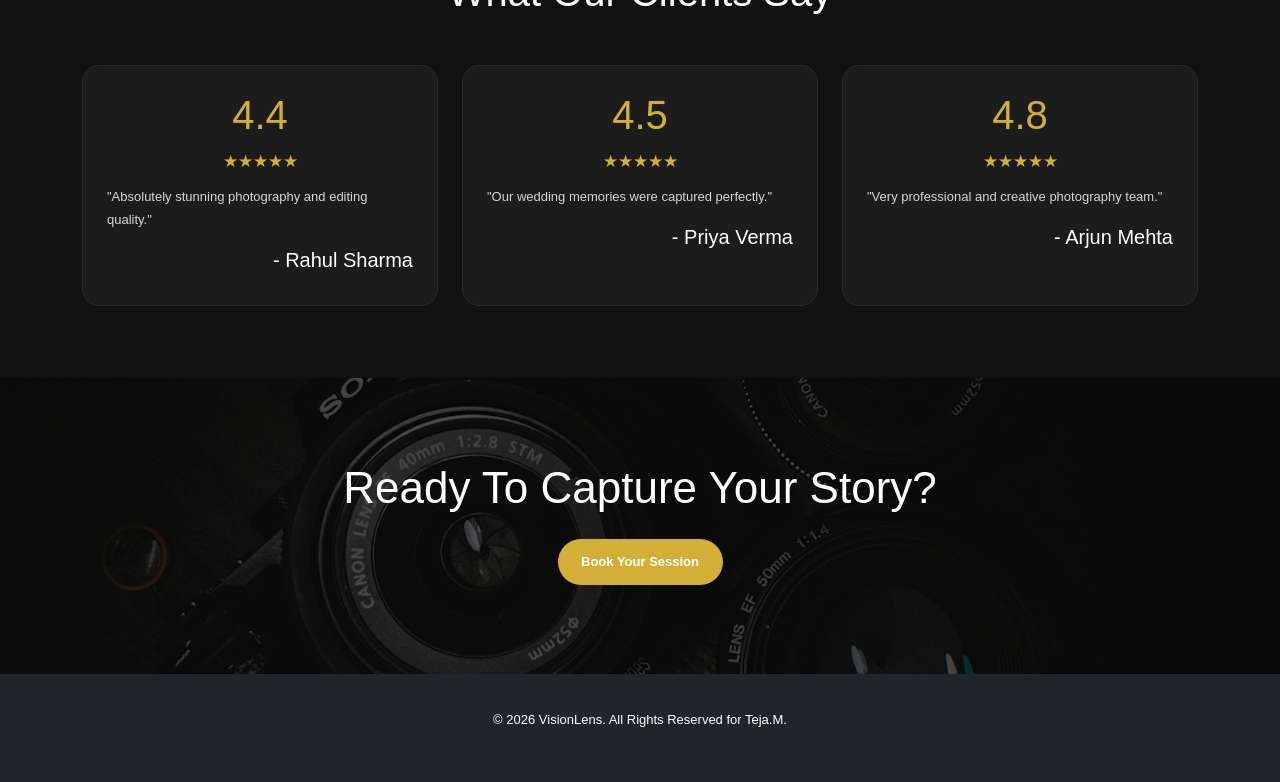
==== commit 056e24fd: "Fix HTML encoding issues in index.html" ====
--- a/index.html
+++ b/index.html
@@ -48,7 +48,7 @@
                     <li class="nav-item m-2">
                         <a href="Contact.html" class="nav-link">Contact</a>
                     </li>
-                    <li class="nav-item m-0 p-0">
+                    <li class="nav-item me-3 p-0">
                         <button onclick="location.href='BookSession.html'" class="book-btn p-0 px-2">
                             Book Session
                         </button>
--- a/style.css
+++ b/style.css
@@ -959,7 +959,7 @@
 
 .blog-subcontent{
     width:100%;
-    height:50vh;
+    height:40vh;
 }
 
 .blog-btn{
@@ -1163,3 +1163,880 @@
         padding:30px;
     }
 }
+
+/* =========================================================
+   VISIONLENS — PORTFOLIO-READY SIZE & SPACING REFINEMENT
+   Keeps the existing HTML, class names, IDs, and color theme.
+   These overrides intentionally come after the original CSS.
+========================================================= */
+
+/* Base typography and page rhythm */
+body {
+    font-size: 14px;
+    line-height: 1.65;
+    color: #f5f5f5;
+}
+
+section {
+    scroll-margin-top: 80px;
+}
+
+h1, h2, h3, h4, h5, h6 {
+    line-height: 1.25;
+}
+
+p {
+    font-size: 14px;
+    line-height: 1.75;
+}
+
+/* Navbar */
+.navbar {
+    min-height: 70px;
+    padding: 8px 0;
+}
+
+.navbar-brand,
+#logo {
+    font-size: 25px;
+    padding-left: 12px !important;
+}
+
+header nav div a img {
+    width: auto;
+    max-width: 100%;
+    height: 58px;
+    object-fit: contain;
+}
+
+.nav-link {
+    font-size: 13px;
+    margin-right: 7px;
+    padding: 9px 13px !important;
+    border-radius: 8px;
+}
+
+.nav-link:hover {
+    box-shadow: none;
+    border-radius: 8px;
+}
+
+.book-btn {
+    width: auto;
+    height: auto;
+    min-height: 42px;
+    padding: 10px 22px;
+    font-size: 13px;
+    font-weight: 600;
+    border-radius: 30px !important;
+}
+
+.book-btn:hover {
+    box-shadow: 0 5px 16px rgba(212, 175, 55, 0.2);
+    border-radius: 30px;
+}
+
+/* Home hero */
+.carousel-item img {
+    height: clamp(500px, 76vh, 720px);
+    object-fit: cover;
+}
+
+.maincontent {
+    width: min(88%, 900px);
+}
+
+.maincontent h1 {
+    font-size: clamp(38px, 5vw, 60px);
+    line-height: 1.12;
+    margin-bottom: 15px;
+}
+
+.maincontent p {
+    max-width: 680px;
+    margin: 0 auto 25px;
+    font-size: clamp(15px, 1.5vw, 19px);
+    line-height: 1.7;
+}
+
+#mainbuttons {
+    margin-top: 22px;
+}
+
+section div button {
+    width: auto;
+    min-width: 165px;
+    height: 46px;
+    padding: 0 22px;
+    margin: 7px;
+    font-size: 13px;
+}
+
+section div button:hover {
+    transform: translateY(-3px);
+}
+
+/* Standard section spacing */
+#stats,
+#about,
+#services,
+#portfolio,
+#testimonials,
+#ateam,
+#equipment,
+#awards,
+#faq,
+#booking {
+    padding-top: 72px;
+    padding-bottom: 72px;
+}
+
+#mission {
+    padding: 65px 0;
+}
+
+#pricing {
+    padding: 45px 0 65px;
+}
+
+#team,
+#blog {
+    padding-top: 55px;
+    padding-bottom: 55px;
+}
+
+#portfolio-gallery {
+    padding: 35px 0 70px;
+}
+
+/* Statistics */
+.stats-display {
+    justify-content: center;
+}
+
+.stat-card {
+    width: 100%;
+    margin: 0;
+    padding: 25px 18px;
+    min-height: 190px;
+    height: 100%;
+    border: 1px solid rgba(212, 175, 55, 0.12);
+}
+
+.stat-card:hover {
+    transform: translateY(-6px);
+    box-shadow: 0 10px 24px rgba(212, 175, 55, 0.14);
+}
+
+.stat-icon,
+.stat-number {
+    font-size: 38px;
+    margin-bottom: 12px;
+}
+
+.stat-card h4 {
+    font-size: 17px;
+    margin: 10px 0;
+}
+
+.stat-card p {
+    font-size: 13px;
+    line-height: 1.65;
+    margin-bottom: 0;
+}
+
+/* About sections */
+.about-img img {
+    height: 440px;
+    max-height: 60vh;
+    object-fit: cover;
+    border-radius: 18px;
+}
+
+.about-content h1,
+.about-content h2 {
+    font-size: clamp(29px, 3.2vw, 38px);
+    margin-bottom: 17px;
+}
+
+.about-content p {
+    font-size: 14px;
+    line-height: 1.8;
+    margin-bottom: 14px;
+}
+
+.about-btn {
+    padding: 11px 25px;
+    margin-top: 12px;
+    font-size: 13px;
+}
+
+/* Service cards */
+.service-card {
+    border-radius: 17px;
+}
+
+.service-card:hover {
+    transform: translateY(-6px);
+    box-shadow: 0 12px 28px rgba(212, 175, 55, 0.12);
+}
+
+.service-card img {
+    height: 215px;
+    object-fit: cover;
+}
+
+.service-content {
+    padding: 21px;
+}
+
+.service-content h2,
+.service-content h3 {
+    font-size: 20px;
+    margin-bottom: 10px;
+}
+
+.service-content p {
+    font-size: 13px;
+    line-height: 1.7;
+    margin-bottom: 12px;
+}
+
+.price {
+    font-size: 30px;
+    margin-bottom: 14px;
+}
+
+.features li {
+    margin-bottom: 9px;
+    font-size: 13px;
+}
+
+section div .service-btn {
+    width: 100%;
+    min-width: 0;
+    height: auto;
+    padding: 11px 16px;
+    margin: 10px 0 0;
+    font-size: 13px;
+}
+
+/* Portfolio and gallery images */
+.portfolio-img {
+    border-radius: 15px;
+}
+
+.portfolio-img img {
+    height: 285px;
+}
+
+.portfolio-img:hover img,
+.gallery-item:hover img {
+    transform: scale(1.045);
+}
+
+.filter-buttons {
+    gap: 10px;
+}
+
+.filter-btn,
+.gallery-tabs button {
+    padding: 9px 20px;
+    font-size: 13px;
+    border-radius: 30px;
+}
+
+.gallery-item {
+    margin-bottom: 16px;
+    border-radius: 15px;
+}
+
+.gallery-item img {
+    border-radius: 15px;
+}
+
+.overlay h3 {
+    font-size: 22px;
+    margin-bottom: 6px;
+}
+
+.overlay p {
+    font-size: 13px;
+}
+
+.gallery-grid img {
+    height: 360px;
+    object-fit: cover;
+    border-radius: 15px;
+}
+
+.load-btn {
+    padding: 11px 28px;
+    margin-top: 30px;
+    font-size: 13px;
+}
+
+/* Testimonials */
+.review-card {
+    padding: 24px;
+    border-radius: 17px;
+    border: 1px solid rgba(255, 255, 255, 0.05);
+}
+
+.review-card p {
+    font-size: 13px;
+    line-height: 1.75;
+}
+
+.stars {
+    font-size: 17px;
+    margin-bottom: 10px;
+}
+
+/* Call-to-action */
+#cta {
+    padding: 82px 18px;
+}
+
+.cta-content h1 {
+    font-size: clamp(30px, 4vw, 44px);
+    margin-bottom: 17px;
+}
+
+.cta-content p {
+    font-size: 14px;
+}
+
+.cta-content button {
+    padding: 11px 28px;
+    font-size: 13px;
+}
+
+/* Inner-page hero banners */
+.about-hero,
+.services-hero,
+.portfolio-hero,
+.gallery-hero,
+.booking-hero {
+    min-height: 235px;
+    height: 28vh;
+    max-height: 300px;
+    padding: 35px 18px;
+}
+
+.about-hero h1,
+.services-hero h1,
+.portfolio-hero h1,
+.gallery-hero h1,
+.booking-hero h1,
+#pricing_hero,
+#blog_hero,
+#team_hero {
+    font-size: clamp(34px, 4.2vw, 48px);
+    line-height: 1.15;
+}
+
+.about-hero p,
+.services-hero p,
+.portfolio-hero p,
+.booking-hero p {
+    font-size: 15px;
+    margin-top: 10px;
+}
+
+/* Mission cards */
+.mission-card {
+    padding: 28px 24px;
+    border-radius: 17px;
+}
+
+.mission-card:hover {
+    transform: translateY(-6px);
+    box-shadow: 0 10px 24px rgba(212, 175, 55, 0.14);
+}
+
+.mission-card h2 {
+    font-size: 21px;
+    margin-bottom: 12px;
+}
+
+.mission-card p {
+    font-size: 13px;
+    line-height: 1.75;
+}
+
+/* Team cards */
+.ateam-card,
+.team-card {
+    border-radius: 17px;
+}
+
+.ateam-card:hover,
+.team-card:hover {
+    transform: translateY(-6px);
+}
+
+.ateam-card img,
+.team-card img {
+    height: 275px;
+    object-fit: cover;
+}
+
+.ateam-content,
+.team-content {
+    padding: 19px;
+}
+
+.ateam-content h3,
+.team-content h3 {
+    font-size: 18px;
+    margin-bottom: 7px;
+}
+
+.ateam-content p,
+.team-content p {
+    font-size: 13px;
+    margin-bottom: 0;
+}
+
+/* Equipment cards */
+.equipment-card {
+    padding: 25px;
+    border-radius: 17px;
+}
+
+.equipment-card:hover {
+    transform: translateY(-6px);
+    box-shadow: 0 10px 24px rgba(212, 175, 55, 0.12);
+}
+
+.equipment-img {
+    height: 285px;
+    border-radius: 12px;
+    margin-bottom: 14px;
+}
+
+.equipment-card h3 {
+    font-size: 19px;
+    margin-bottom: 10px;
+}
+
+.equipment-card p {
+    font-size: 13px;
+    line-height: 1.7;
+}
+
+/* Awards */
+.award-card {
+    padding: 22px 24px;
+    margin-bottom: 16px;
+    border-left-width: 3px;
+    border-radius: 12px;
+}
+
+.award-card:hover {
+    transform: translateX(5px);
+}
+
+.award-card h3 {
+    font-size: 18px;
+    margin-bottom: 7px;
+}
+
+.award-card p {
+    font-size: 13px;
+    margin-bottom: 0;
+}
+
+/* Pricing */
+.price-card {
+    width: 100%;
+    padding: 30px 24px;
+    border-radius: 18px;
+}
+
+.price-card:hover {
+    transform: translateY(-6px);
+    box-shadow: 0 8px 22px rgba(212, 175, 55, 0.2);
+}
+
+.price-card.featured,
+.featured {
+    transform: none;
+    border: 1px solid #d4af37;
+}
+
+.price-card.featured:hover,
+.featured:hover {
+    transform: translateY(-6px);
+}
+
+.price {
+    font-size: 38px;
+}
+
+.price-card li {
+    margin: 10px 0;
+    font-size: 13px;
+}
+
+.price-btn {
+    padding: 11px 27px;
+    font-size: 13px;
+}
+
+/* Blog cards */
+.blog-card {
+    border-radius: 16px;
+}
+
+.blog-card:hover {
+    transform: translateY(-6px);
+}
+
+.blog-card img {
+    height: 210px;
+}
+
+.blog-content {
+    padding: 19px;
+}
+
+.blog-subcontent {
+    height: auto;
+    min-height: 190px;
+}
+
+.blog-content h3,
+.blog-content h4 {
+    font-size: 18px;
+}
+
+.blog-content p {
+    font-size: 13px;
+    line-height: 1.7;
+}
+
+.blog-btn {
+    padding: 9px 20px;
+    font-size: 13px;
+}
+
+/* FAQ */
+details {
+    margin-bottom: 14px;
+    padding: 8px 12px;
+    border-radius: 13px;
+}
+
+details:hover {
+    transform: translateY(-2px);
+    box-shadow: 0 7px 18px rgba(212, 175, 55, 0.1);
+}
+
+summary {
+    font-size: 17px;
+    padding: 10px 34px 10px 8px;
+}
+
+summary::after {
+    right: 10px;
+    font-size: 23px;
+}
+
+details p {
+    margin-top: 10px;
+    padding: 0 8px 9px;
+    font-size: 13px;
+    line-height: 1.75;
+}
+
+/* Booking form and contact information */
+.booking-form,
+.booking-info {
+    padding: 30px;
+    border-radius: 18px;
+}
+
+.booking-form h2,
+.booking-info h2 {
+    font-size: 23px;
+    margin-bottom: 23px;
+}
+
+.form-control,
+.form-select {
+    padding: 11px 13px;
+    margin-bottom: 14px;
+    border-radius: 9px;
+    font-size: 13px;
+}
+
+.form-control:focus,
+.form-select:focus {
+    padding: 11px 13px;
+    margin-bottom: 14px;
+}
+
+textarea {
+    height: 145px;
+}
+
+.booking-form .book-btn {
+    width: 100%;
+    padding: 12px;
+    min-height: 44px;
+}
+
+.info-item {
+    margin-bottom: 20px;
+}
+
+.info-item svg {
+    width: 40px;
+    height: 40px;
+    font-size: 19px;
+    margin-right: 14px;
+}
+
+.info-item h5 {
+    font-size: 15px;
+}
+
+.info-item p {
+    font-size: 13px;
+}
+
+iframe {
+    height: 220px;
+    margin-top: 22px;
+    border-radius: 14px;
+}
+
+/* Footer */
+footer {
+    padding: 35px 18px;
+}
+
+footer p,
+footer a,
+footer li {
+    font-size: 13px;
+    line-height: 1.7;
+}
+
+/* Tablet adjustments */
+@media (max-width: 991px) {
+    .navbar-brand,
+    #logo {
+        font-size: 23px;
+    }
+
+    .nav-link {
+        margin-right: 0;
+    }
+
+    .stat-card {
+        min-height: 175px;
+    }
+
+    .about-img img {
+        height: 380px;
+    }
+
+    .gallery-grid img {
+        height: 300px;
+    }
+}
+
+/* Mobile adjustments */
+@media (max-width: 768px) {
+    .navbar {
+        padding: 6px 0;
+    }
+
+    .navbar-brand,
+    #logo {
+        font-size: 21px;
+        padding-left: 5px !important;
+    }
+
+    .carousel-item img {
+        height: 570px;
+    }
+
+    .maincontent {
+        width: 92%;
+    }
+
+    .maincontent h1 {
+        font-size: clamp(32px, 8vw, 43px);
+    }
+
+    .maincontent p {
+        font-size: 14px;
+        margin-bottom: 18px;
+    }
+
+    #mainbuttons {
+        margin-top: 15px;
+    }
+
+    section div button {
+        min-width: 145px;
+        height: 43px;
+        padding: 0 16px;
+        margin: 5px;
+        font-size: 12px;
+    }
+
+    #stats,
+    #about,
+    #services,
+    #portfolio,
+    #testimonials,
+    #ateam,
+    #equipment,
+    #awards,
+    #faq,
+    #booking {
+        padding-top: 55px;
+        padding-bottom: 55px;
+    }
+
+    #mission {
+        padding: 50px 0;
+    }
+
+    .about-img img {
+        height: 330px;
+        max-height: none;
+    }
+
+    .about-content {
+        margin-top: 25px;
+    }
+
+    .about-content h1,
+    .about-content h2 {
+        font-size: 29px;
+    }
+
+    .about-hero,
+    .services-hero,
+    .portfolio-hero,
+    .gallery-hero,
+    .booking-hero {
+        min-height: 210px;
+        height: 25vh;
+    }
+
+    .about-hero h1,
+    .services-hero h1,
+    .portfolio-hero h1,
+    .gallery-hero h1,
+    .booking-hero h1,
+    #pricing_hero,
+    #blog_hero,
+    #team_hero {
+        font-size: 34px;
+    }
+
+    .masonry {
+        column-count: 2;
+        column-gap: 14px;
+    }
+
+    .gallery-grid img {
+        height: 260px;
+    }
+
+    .booking-form,
+    .booking-info {
+        padding: 23px;
+    }
+
+    .cta-content h1 {
+        font-size: 31px;
+    }
+}
+
+/* Small phones */
+@media (max-width: 576px) {
+    .carousel-item img {
+        height: 520px;
+    }
+
+    .maincontent h1 {
+        font-size: 32px;
+    }
+
+    .maincontent p {
+        font-size: 13px;
+    }
+
+    .stat-card {
+        min-height: 0;
+        padding: 22px 16px;
+    }
+
+    .stat-icon,
+    .stat-number {
+        font-size: 32px;
+    }
+
+    .service-card img {
+        height: 195px;
+    }
+
+    .portfolio-img img {
+        height: 235px;
+    }
+
+    .masonry {
+        column-count: 1;
+    }
+
+    .gallery-grid img {
+        height: 230px;
+    }
+
+    .price-card {
+        padding: 25px 19px;
+    }
+
+    .price {
+        font-size: 34px;
+    }
+
+    .booking-form,
+    .booking-info {
+        padding: 19px;
+    }
+
+    .info-item svg {
+        width: 34px;
+        height: 34px;
+        margin-right: 11px;
+    }
+
+    iframe {
+        height: 190px;
+    }
+
+    #cta {
+        padding: 65px 15px;
+    }
+}
+
+/* Respect reduced-motion preferences */
+@media (prefers-reduced-motion: reduce) {
+    *,
+    *::before,
+    *::after {
+        scroll-behavior: auto !important;
+        animation-duration: 0.01ms !important;
+        animation-iteration-count: 1 !important;
+        transition-duration: 0.01ms !important;
+    }
+}
